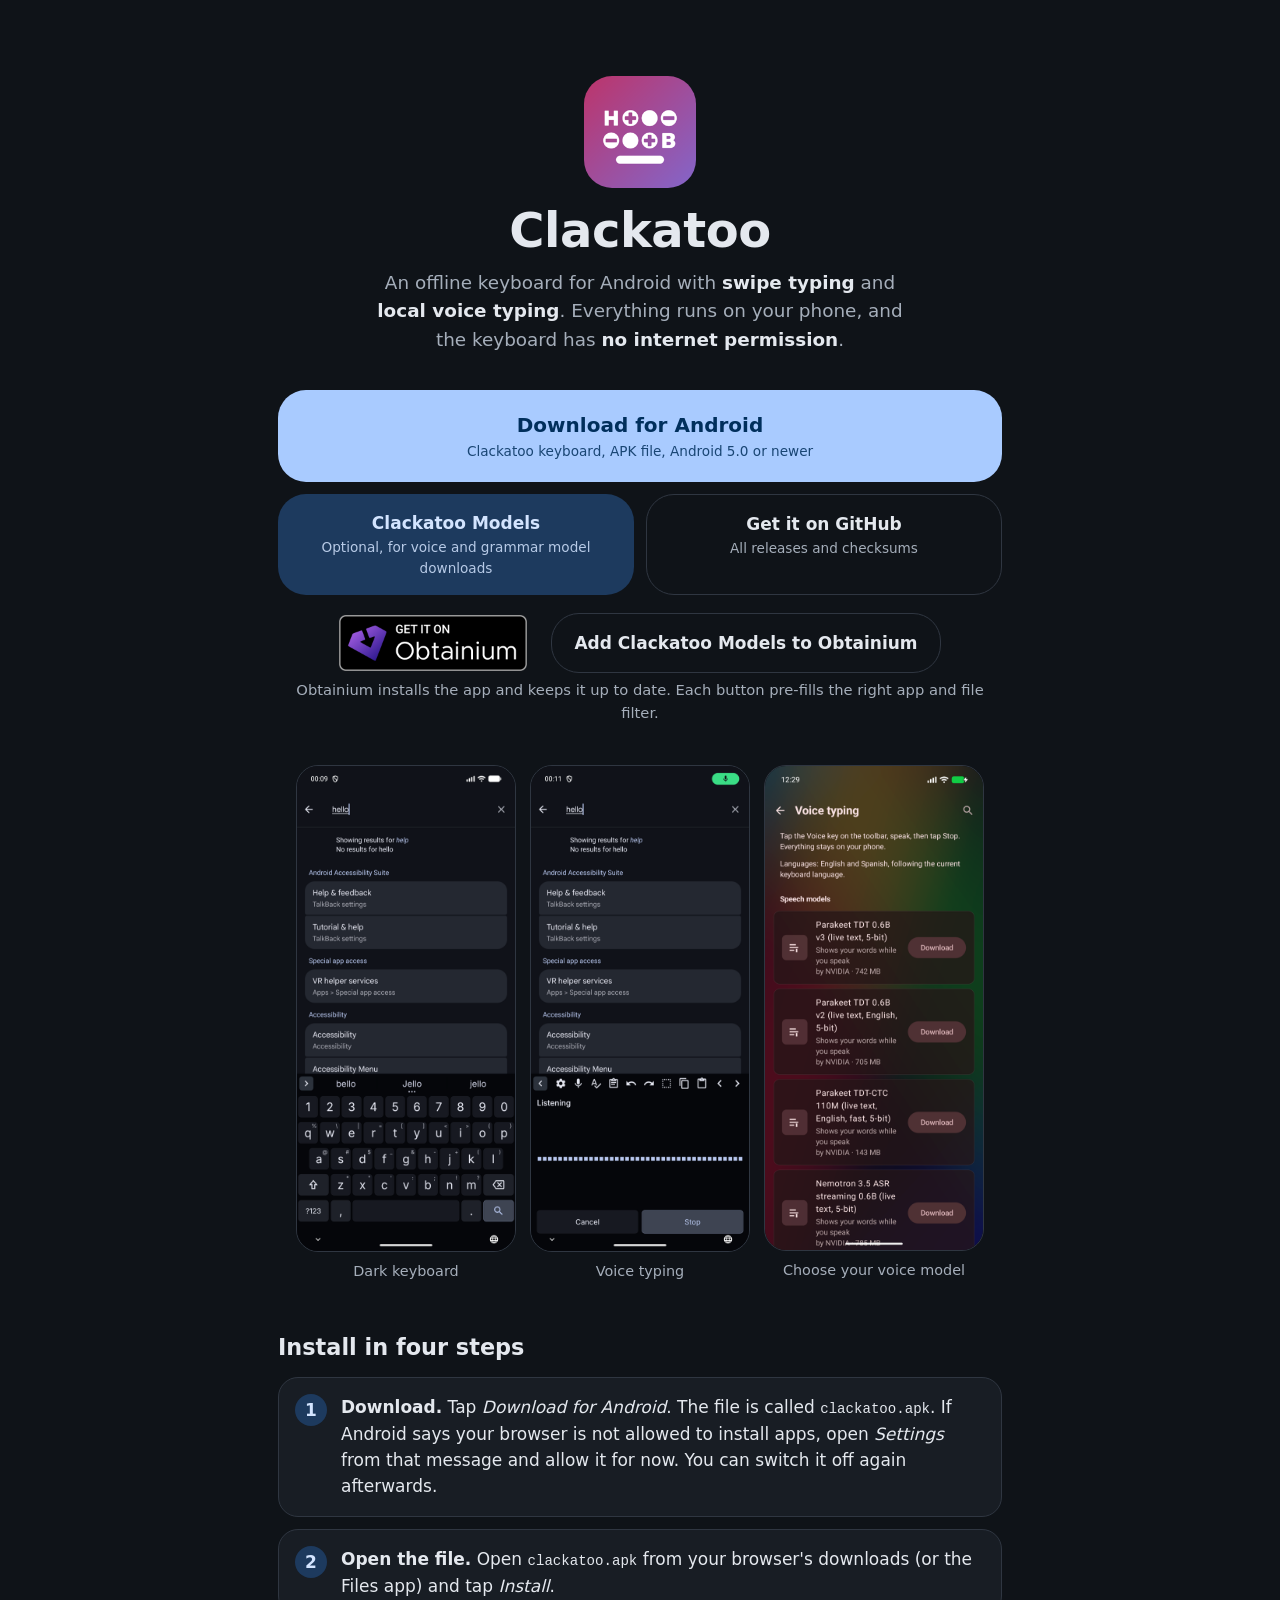
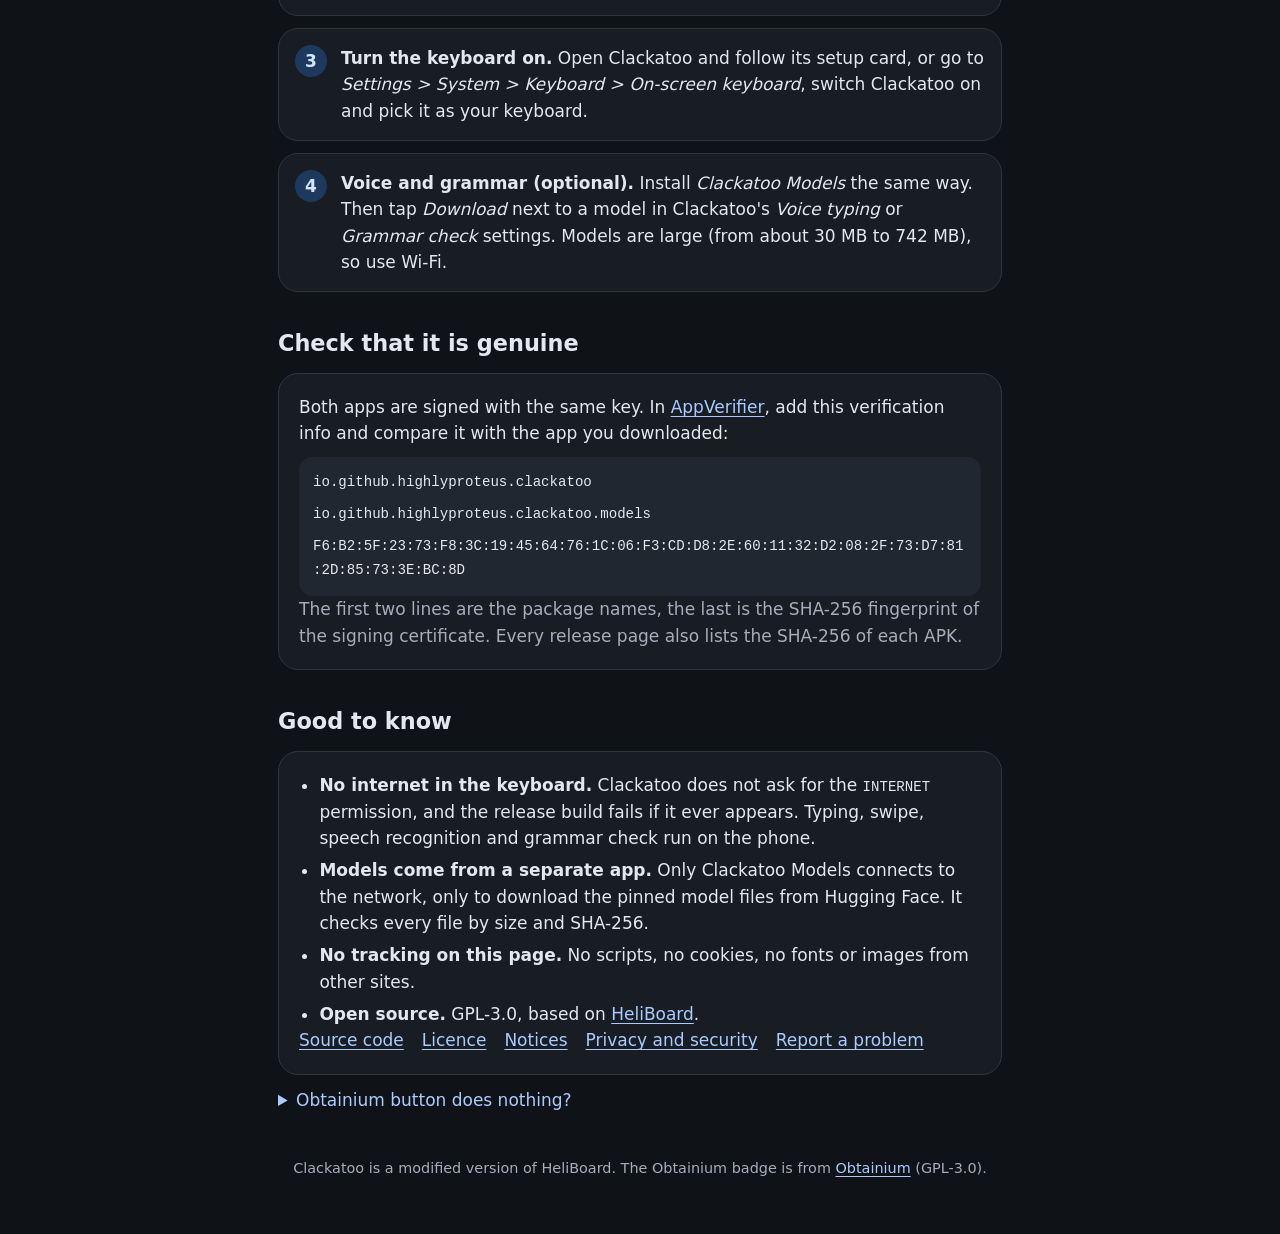
==== site/index.html @ a662826c "Download page on GitHub Pages and stable download links Release workflow also uploads clackatoo.apk " ====
<!doctype html>
<html lang="en">
<head>
<meta charset="utf-8">
<meta name="viewport" content="width=device-width, initial-scale=1">
<meta http-equiv="Content-Security-Policy" content="default-src 'none'; img-src 'self'; style-src 'self'; base-uri 'none'; form-action 'none'">
<meta name="color-scheme" content="dark">
<meta name="theme-color" content="#0f1318">
<meta name="referrer" content="no-referrer">
<title>Clackatoo: offline Android keyboard with swipe and voice typing</title>
<meta name="description" content="Clackatoo is a free, open-source Android keyboard with swipe typing, voice typing and a grammar check that all run on your phone. The keyboard has no internet permission.">
<link rel="icon" type="image/png" href="favicon.png">
<link rel="apple-touch-icon" href="assets/icon.png">
<link rel="stylesheet" href="style.css">
</head>
<body>
<main>
  <header class="hero">
    <img src="assets/icon.png" width="112" height="112" alt="Clackatoo app icon">
    <h1>Clackatoo</h1>
    <p class="pitch">An offline keyboard for Android with <strong>swipe typing</strong> and <strong>local voice typing</strong>.
      Everything runs on your phone, and the keyboard has <strong>no internet permission</strong>.</p>
  </header>

  <div class="actions">
    <a class="btn btn-primary" href="https://github.com/highlyproteus/clackatoo/releases/latest/download/clackatoo.apk">Download for Android<small>Clackatoo keyboard, APK file, Android 5.0 or newer</small></a>
    <a class="btn btn-tonal" href="https://github.com/highlyproteus/clackatoo/releases/latest/download/clackatoo-models.apk">Clackatoo Models<small>Optional, for voice and grammar model downloads</small></a>
    <a class="btn btn-outline" href="https://github.com/highlyproteus/clackatoo/releases/latest">Get it on GitHub<small>All releases and checksums</small></a>
  </div>

  <div class="row">
    <a class="badge-link" href="https://apps.obtainium.imranr.dev/redirect?r=obtainium://app/%7B%22id%22%3A%22io.github.highlyproteus.clackatoo%22%2C%22url%22%3A%22https%3A%2F%2Fgithub.com%2Fhighlyproteus%2Fclackatoo%22%2C%22author%22%3A%22highlyproteus%22%2C%22name%22%3A%22Clackatoo%22%2C%22preferredApkIndex%22%3A0%2C%22additionalSettings%22%3A%22%7B%5C%22apkFilterRegEx%5C%22%3A%5C%22%5Eclackatoo-%5B0-9%5D.*%5C%5C%5C%5C.apk%24%5C%22%7D%22%2C%22overrideSource%22%3Anull%7D" aria-label="Add Clackatoo to Obtainium"><img src="assets/badge_obtainium.png" width="188" height="56" alt="Get it on Obtainium"></a>
    <a class="btn btn-outline" href="https://apps.obtainium.imranr.dev/redirect?r=obtainium://app/%7B%22id%22%3A%22io.github.highlyproteus.clackatoo.models%22%2C%22url%22%3A%22https%3A%2F%2Fgithub.com%2Fhighlyproteus%2Fclackatoo%22%2C%22author%22%3A%22highlyproteus%22%2C%22name%22%3A%22Clackatoo%20Models%22%2C%22preferredApkIndex%22%3A0%2C%22additionalSettings%22%3A%22%7B%5C%22apkFilterRegEx%5C%22%3A%5C%22%5Eclackatoo-models-.*%5C%5C%5C%5C.apk%24%5C%22%7D%22%2C%22overrideSource%22%3Anull%7D">Add Clackatoo Models to Obtainium</a>
  </div>
  <p class="note">Obtainium installs the app and keeps it up to date. Each button pre-fills the right app and file filter.</p>

  <div class="shots" role="group" aria-label="Screenshots">
    <figure><img src="assets/keyboard.png" width="560" height="1246" alt="The keyboard in dark theme, typing in a search field" loading="lazy"><figcaption>Dark keyboard</figcaption></figure>
    <figure><img src="assets/voice.png" width="560" height="1246" alt="The voice typing panel listening, with the level meter" loading="lazy"><figcaption>Voice typing</figcaption></figure>
    <figure><img src="assets/models.png" width="560" height="1246" alt="Settings for voice typing listing the speech models" loading="lazy"><figcaption>Choose your voice model</figcaption></figure>
  </div>

  <section id="install">
    <h2>Install in four steps</h2>
    <ol class="steps">
      <li><b>Download.</b> Tap <i>Download for Android</i>. The file is called <code>clackatoo.apk</code>. If Android says your browser is not allowed to install apps, open <i>Settings</i> from that message and allow it for now. You can switch it off again afterwards.</li>
      <li><b>Open the file.</b> Open <code>clackatoo.apk</code> from your browser's downloads (or the Files app) and tap <i>Install</i>.</li>
      <li><b>Turn the keyboard on.</b> Open Clackatoo and follow its setup card, or go to <i>Settings &gt; System &gt; Keyboard &gt; On-screen keyboard</i>, switch Clackatoo on and pick it as your keyboard.</li>
      <li><b>Voice and grammar (optional).</b> Install <i>Clackatoo Models</i> the same way. Then tap <i>Download</i> next to a model in Clackatoo's <i>Voice typing</i> or <i>Grammar check</i> settings. Models are large (from about 30 MB to 742 MB), so use Wi-Fi.</li>
    </ol>
  </section>

  <section id="verify">
    <h2>Check that it is genuine</h2>
    <div class="card">
      <p>Both apps are signed with the same key. In <a href="https://github.com/soupslurpr/AppVerifier">AppVerifier</a>, add this verification info and compare it with the app you downloaded:</p>
      <div class="verify mono">
        <span>io.github.highlyproteus.clackatoo</span>
        <span>io.github.highlyproteus.clackatoo.models</span>
        <span>F6:B2:5F:23:73:F8:3C:19:45:64:76:1C:06:F3:CD:D8:2E:60:11:32:D2:08:2F:73:D7:81:2D:85:73:3E:BC:8D</span>
      </div>
      <p class="muted" style="margin-top:10px">The first two lines are the package names, the last is the SHA-256 fingerprint of the signing certificate. Every release page also lists the SHA-256 of each APK.</p>
    </div>
  </section>

  <section id="facts">
    <h2>Good to know</h2>
    <div class="card">
      <ul class="facts">
        <li><b>No internet in the keyboard.</b> Clackatoo does not ask for the <code>INTERNET</code> permission, and the release build fails if it ever appears. Typing, swipe, speech recognition and grammar check run on the phone.</li>
        <li><b>Models come from a separate app.</b> Only Clackatoo Models connects to the network, only to download the pinned model files from Hugging Face. It checks every file by size and SHA-256.</li>
        <li><b>No tracking on this page.</b> No scripts, no cookies, no fonts or images from other sites.</li>
        <li><b>Open source.</b> GPL-3.0, based on <a href="https://github.com/HeliBorg/HeliBoard">HeliBoard</a>.</li>
      </ul>
      <p class="links" style="margin-top:14px">
        <a href="https://github.com/highlyproteus/clackatoo">Source code</a>
        <a href="https://github.com/highlyproteus/clackatoo/blob/main/LICENSE">Licence</a>
        <a href="https://github.com/highlyproteus/clackatoo/blob/main/NOTICE">Notices</a>
        <a href="https://github.com/highlyproteus/clackatoo#privacy-and-security">Privacy and security</a>
        <a href="https://github.com/highlyproteus/clackatoo/issues">Report a problem</a>
      </p>
    </div>
    <details>
      <summary>Obtainium button does nothing?</summary>
      <p>The buttons above go through Obtainium's own redirect page, which opens the app if it is installed and otherwise offers to get it. If your browser blocks that, open these links directly (they need Obtainium installed): <a href="obtainium://app/%7B%22id%22%3A%22io.github.highlyproteus.clackatoo%22%2C%22url%22%3A%22https%3A%2F%2Fgithub.com%2Fhighlyproteus%2Fclackatoo%22%2C%22author%22%3A%22highlyproteus%22%2C%22name%22%3A%22Clackatoo%22%2C%22preferredApkIndex%22%3A0%2C%22additionalSettings%22%3A%22%7B%5C%22apkFilterRegEx%5C%22%3A%5C%22%5Eclackatoo-%5B0-9%5D.*%5C%5C%5C%5C.apk%24%5C%22%7D%22%2C%22overrideSource%22%3Anull%7D">Clackatoo</a> and <a href="obtainium://app/%7B%22id%22%3A%22io.github.highlyproteus.clackatoo.models%22%2C%22url%22%3A%22https%3A%2F%2Fgithub.com%2Fhighlyproteus%2Fclackatoo%22%2C%22author%22%3A%22highlyproteus%22%2C%22name%22%3A%22Clackatoo%20Models%22%2C%22preferredApkIndex%22%3A0%2C%22additionalSettings%22%3A%22%7B%5C%22apkFilterRegEx%5C%22%3A%5C%22%5Eclackatoo-models-.*%5C%5C%5C%5C.apk%24%5C%22%7D%22%2C%22overrideSource%22%3Anull%7D">Clackatoo Models</a>. In Obtainium you can also add <code>https://github.com/highlyproteus/clackatoo</code> by hand, once per app, with the filter <code>^clackatoo-[0-9].*\.apk$</code> for the keyboard and <code>^clackatoo-models-.*\.apk$</code> for Clackatoo Models.</p>
    </details>
  </section>

  <footer>Clackatoo is a modified version of HeliBoard. The Obtainium badge is from <a href="https://github.com/ImranR98/Obtainium">Obtainium</a> (GPL-3.0).</footer>
</main>
</body>
</html>
---- site/style.css ----
/* Clackatoo download page. Self-hosted, no fonts or scripts from elsewhere; system font stack. */
:root {
  color-scheme: dark;
  --bg: #0f1318;
  --surface: #181d24;
  --surface-2: #212730;
  --line: #2f3641;
  --text: #e4e8ee;
  --muted: #a5aeba;
  --primary: #a9cbff;
  --on-primary: #002f5c;
  --primary-container: #1d3a5e;
  --on-primary-container: #d3e4ff;
  --radius: 20px;
}
* { box-sizing: border-box; }
html { -webkit-text-size-adjust: 100%; text-size-adjust: 100%; }
body {
  margin: 0;
  background: var(--bg);
  color: var(--text);
  font: 17px/1.55 system-ui, -apple-system, "Segoe UI", Roboto, "Helvetica Neue", Arial, sans-serif;
}
a { color: var(--primary); text-underline-offset: 3px; }
a:focus-visible, .btn:focus-visible, summary:focus-visible { outline: 3px solid var(--primary); outline-offset: 3px; }
main { max-width: 760px; margin: 0 auto; padding: 24px 18px 56px; }

.hero { text-align: center; padding: 28px 0 8px; }
.hero img { width: 112px; height: 112px; border-radius: 28px; display: block; margin: 0 auto 16px; }
h1 { font-size: 2.4rem; line-height: 1.1; margin: 0 0 12px; letter-spacing: -0.01em; }
.pitch { margin: 0 auto; max-width: 30em; font-size: 1.15rem; color: var(--muted); }
.pitch strong { color: var(--text); font-weight: 600; }

.actions { display: grid; gap: 12px; margin: 28px 0 8px; }
.btn {
  display: block; text-align: center; text-decoration: none; font-weight: 600;
  border-radius: 28px; padding: 16px 22px; min-height: 56px;
  transition: background-color .15s;
}
.btn-primary { background: var(--primary); color: var(--on-primary); font-size: 1.25rem; padding: 20px 24px; }
.btn-primary:hover { background: #c2dbff; }
.btn small { display: block; font-weight: 400; font-size: .85rem; opacity: .85; }
.btn-tonal { background: var(--primary-container); color: var(--on-primary-container); }
.btn-tonal:hover { background: #26486f; }
.btn-outline { border: 1px solid var(--line); color: var(--text); background: transparent; }
.btn-outline:hover { background: var(--surface); }
.row { margin-top: 18px; display: grid; gap: 12px; align-items: center; justify-items: center; }
.badge-link { display: inline-block; line-height: 0; border-radius: 12px; }
.badge-link img { height: 56px; width: auto; }
.note { text-align: center; color: var(--muted); font-size: .92rem; margin: 6px 0 0; }

.shots {
  display: flex; gap: 14px; overflow-x: auto; scroll-snap-type: x mandatory;
  margin: 36px -18px 8px; padding: 4px 18px 14px; -webkit-overflow-scrolling: touch;
}
.shots figure { margin: 0; flex: 0 0 min(62vw, 250px); scroll-snap-align: center; }
.shots img { width: 100%; height: auto; display: block; border-radius: 22px; border: 1px solid var(--line); background: var(--surface); }
.shots figcaption { text-align: center; color: var(--muted); font-size: .9rem; margin-top: 8px; }

section { margin-top: 34px; }
h2 { font-size: 1.4rem; margin: 0 0 12px; }
.card { background: var(--surface); border-radius: var(--radius); padding: 20px; border: 1px solid var(--line); }
.card + .card { margin-top: 14px; }
.card h3 { margin: 0 0 6px; font-size: 1.05rem; }
.card p { margin: 0 0 10px; }
.card p:last-child { margin-bottom: 0; }
ol.steps { list-style: none; counter-reset: step; margin: 0; padding: 0; display: grid; gap: 12px; }
ol.steps li { counter-increment: step; position: relative; background: var(--surface); border: 1px solid var(--line); border-radius: var(--radius); padding: 16px 16px 16px 62px; }
ol.steps li::before {
  content: counter(step); position: absolute; left: 16px; top: 16px; width: 32px; height: 32px; border-radius: 50%;
  background: var(--primary-container); color: var(--on-primary-container); font-weight: 700; display: grid; place-items: center;
}
ol.steps b { color: var(--text); }
.muted { color: var(--muted); }
.btn-outline small { color: var(--muted); opacity: 1; }
ul.facts { margin: 0; padding-left: 1.2em; display: grid; gap: 6px; }

code, .mono { font-family: ui-monospace, SFMono-Regular, Menlo, Consolas, monospace; font-size: .88rem; }
.verify { background: var(--surface-2); border-radius: 14px; padding: 14px; overflow-wrap: anywhere; line-height: 1.7; user-select: all; -webkit-user-select: all; }
.verify span { display: block; }
.verify span + span { margin-top: 8px; }
details { margin-top: 12px; }
summary { cursor: pointer; color: var(--primary); }
details p { margin: 10px 0 0; }
.links { display: flex; flex-wrap: wrap; gap: 8px 18px; }
footer { margin-top: 44px; color: var(--muted); font-size: .9rem; text-align: center; }

@media (min-width: 640px) {
  main { padding-top: 48px; }
  h1 { font-size: 3rem; }
  .actions { grid-template-columns: 1fr 1fr; }
  .actions .btn-primary { grid-column: 1 / -1; }
  .shots { margin-left: 0; margin-right: 0; padding-left: 0; padding-right: 0; justify-content: center; overflow-x: visible; }
  .shots figure { flex-basis: 220px; }
  .row { grid-template-columns: auto auto; justify-content: center; gap: 24px; }
}
@media (prefers-reduced-motion: reduce) { .btn { transition: none; } }
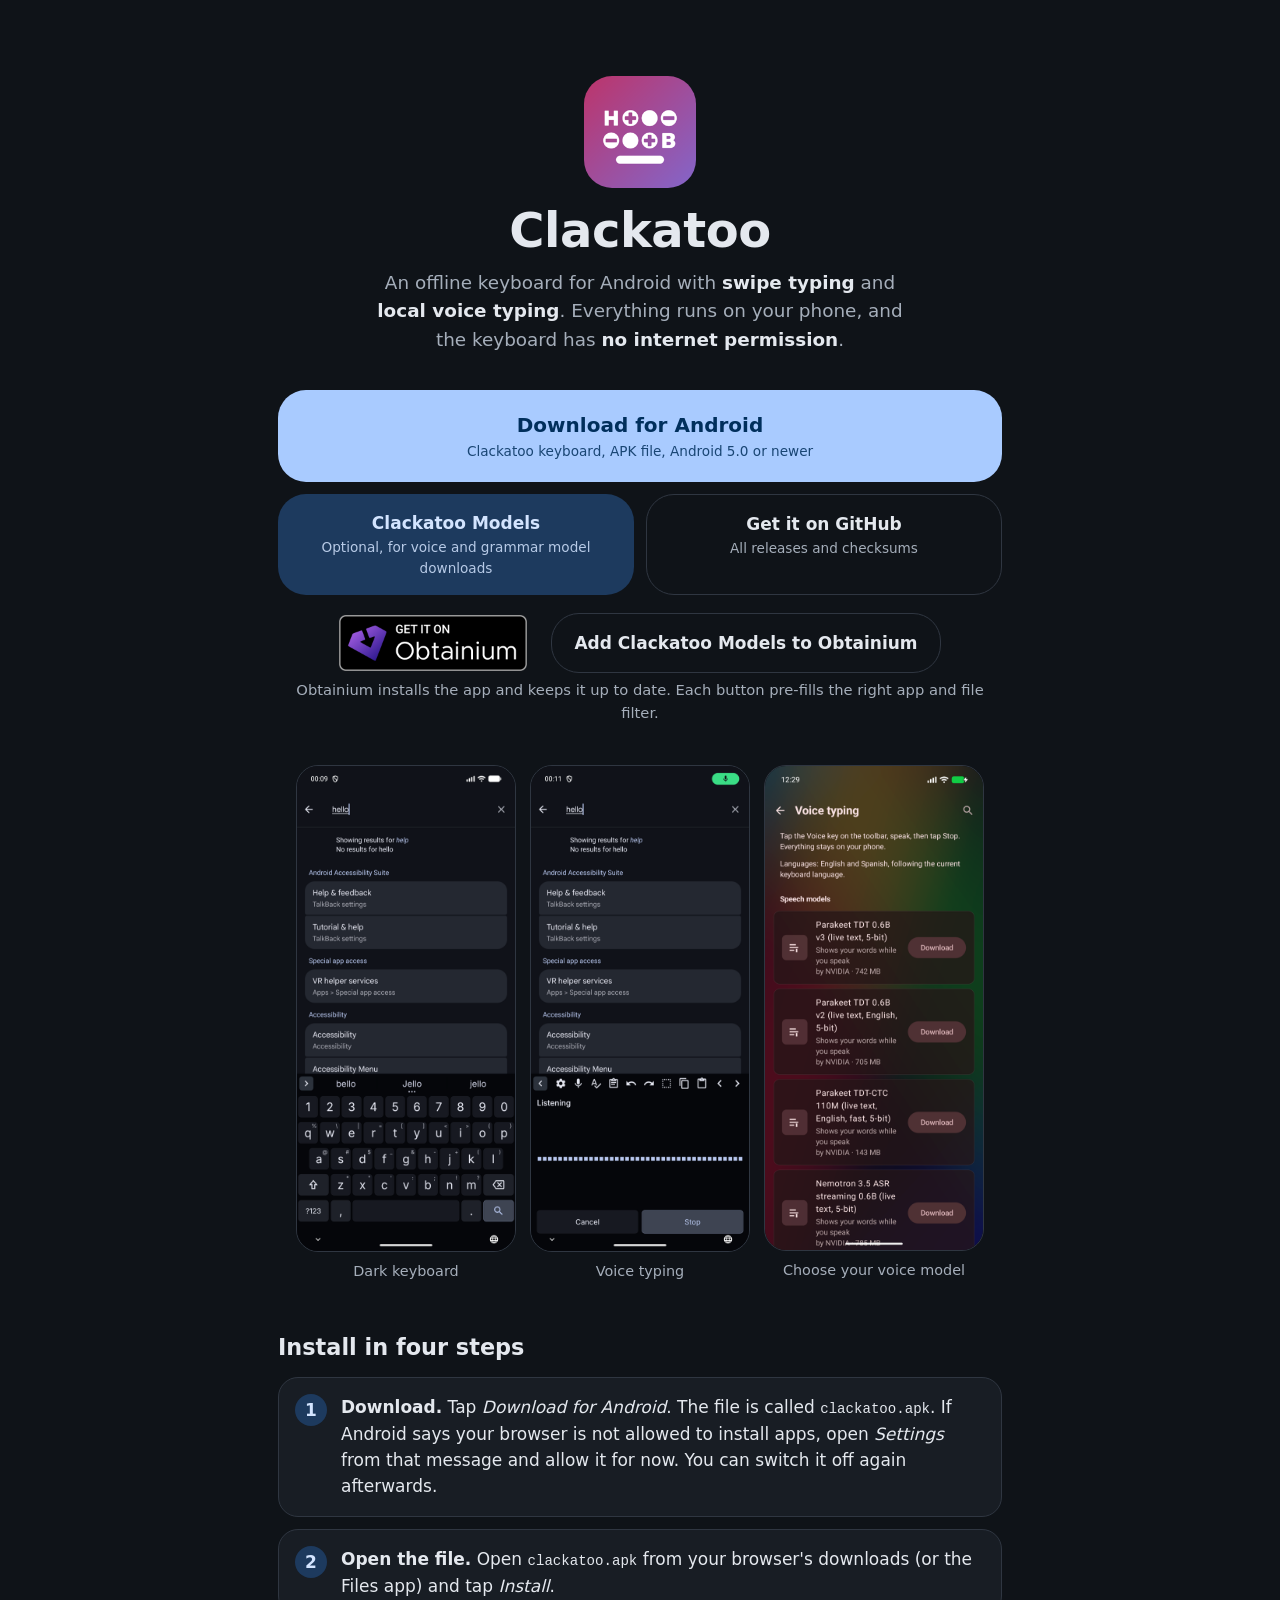
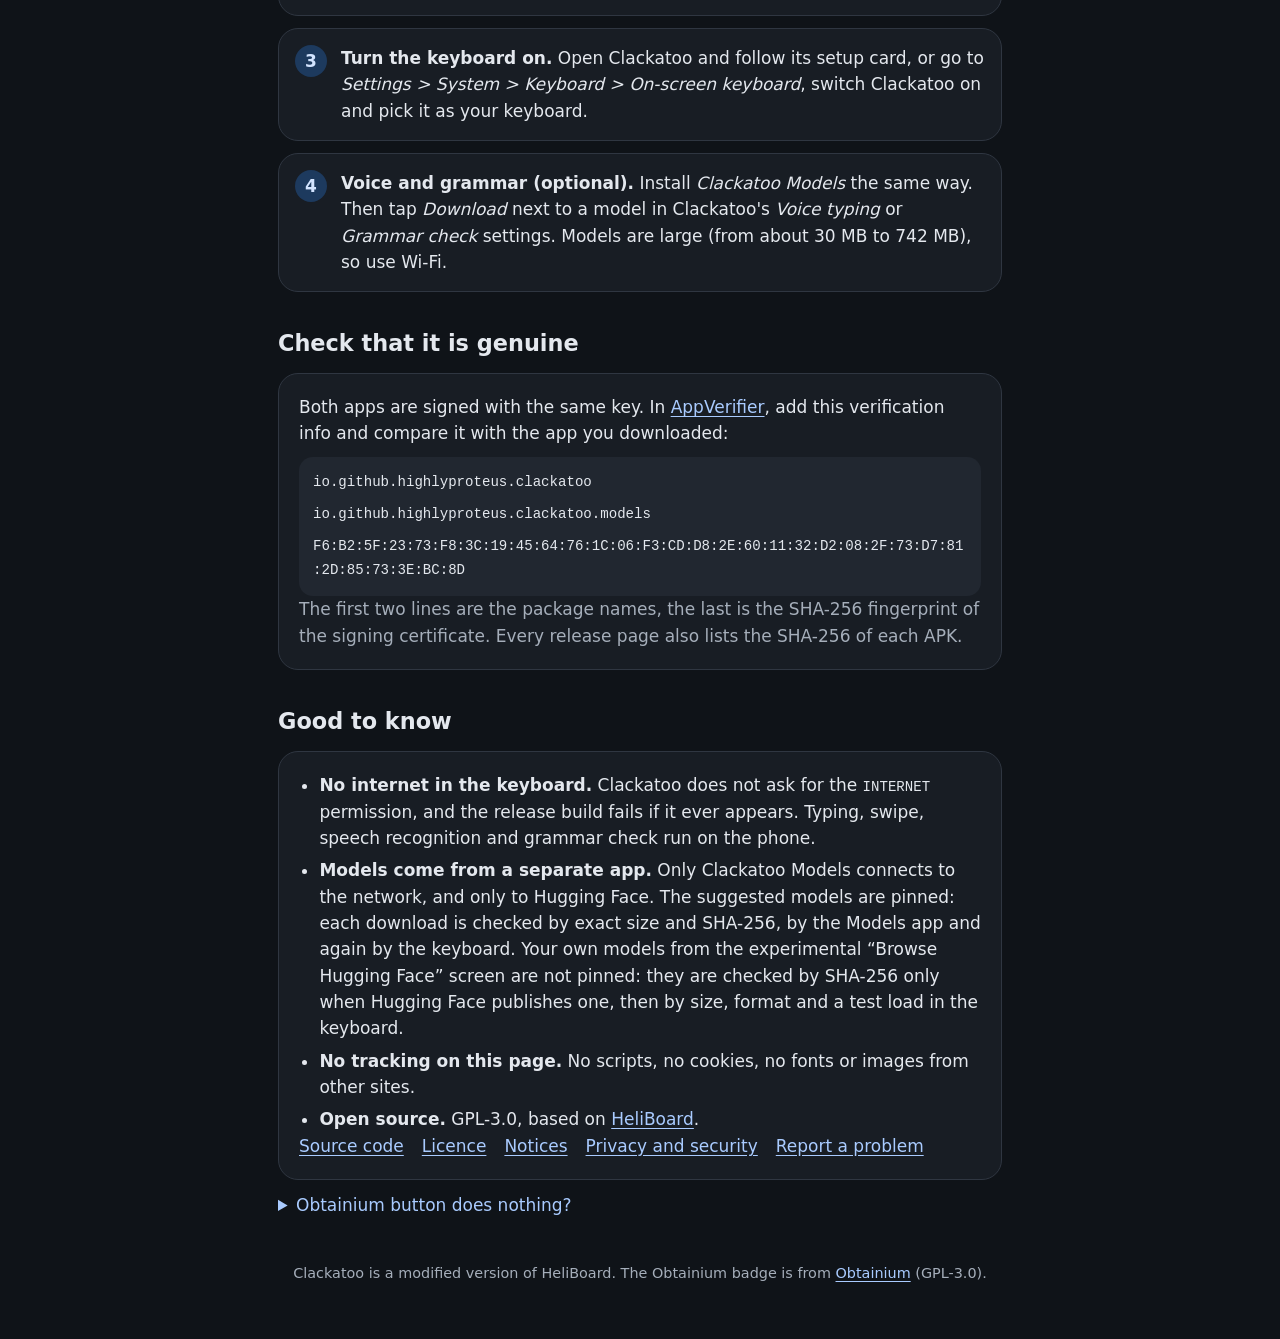
==== commit fe0565f2: "Download page and README: catalog models are pinned by size and SHA-256; experimental custom downloa" ====
--- a/site/index.html
+++ b/site/index.html
@@ -68,7 +68,7 @@
     <div class="card">
       <ul class="facts">
         <li><b>No internet in the keyboard.</b> Clackatoo does not ask for the <code>INTERNET</code> permission, and the release build fails if it ever appears. Typing, swipe, speech recognition and grammar check run on the phone.</li>
-        <li><b>Models come from a separate app.</b> Only Clackatoo Models connects to the network, only to download the pinned model files from Hugging Face. It checks every file by size and SHA-256.</li>
+        <li><b>Models come from a separate app.</b> Only Clackatoo Models connects to the network, and only to Hugging Face. The suggested models are pinned: each download is checked by exact size and SHA-256, by the Models app and again by the keyboard. Your own models from the experimental “Browse Hugging Face” screen are not pinned: they are checked by SHA-256 only when Hugging Face publishes one, then by size, format and a test load in the keyboard.</li>
         <li><b>No tracking on this page.</b> No scripts, no cookies, no fonts or images from other sites.</li>
         <li><b>Open source.</b> GPL-3.0, based on <a href="https://github.com/HeliBorg/HeliBoard">HeliBoard</a>.</li>
       </ul>
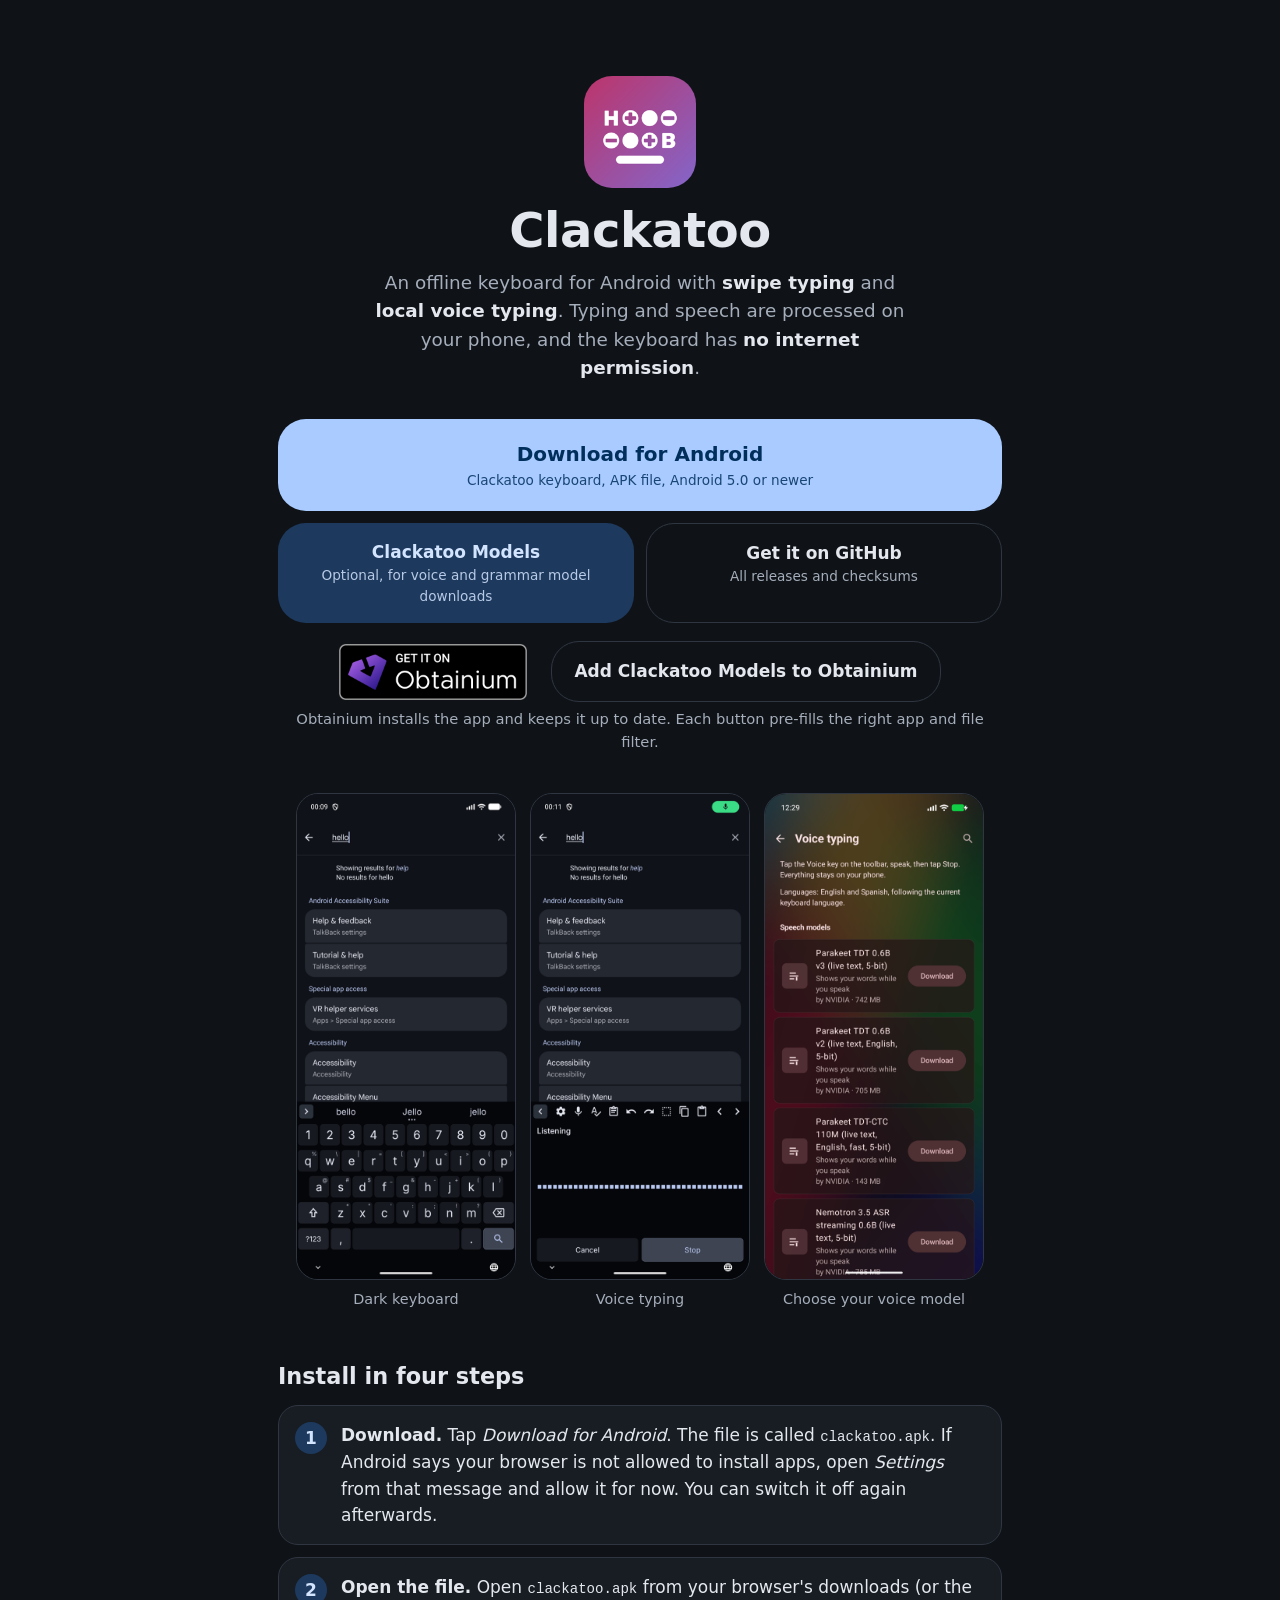
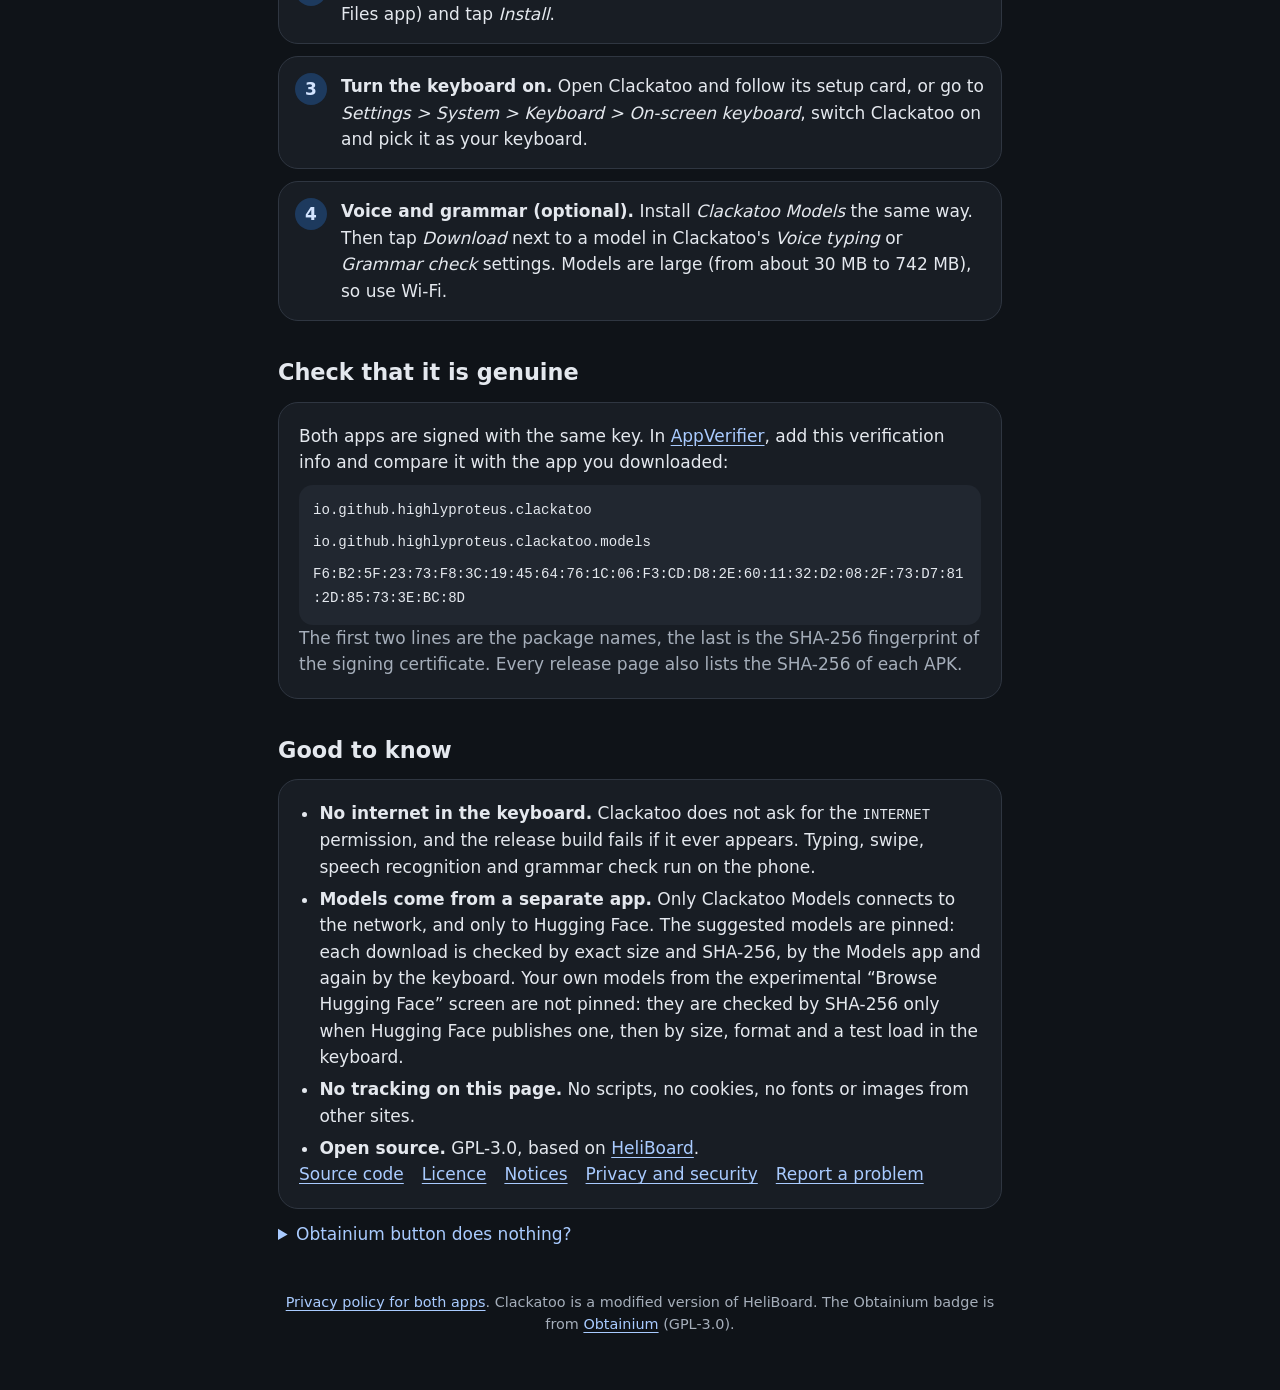
==== commit f87fddf8: "Publish privacy policy for keyboard and Models companion" ====
--- a/site/index.html
+++ b/site/index.html
@@ -19,7 +19,7 @@
     <img src="assets/icon.png" width="112" height="112" alt="Clackatoo app icon">
     <h1>Clackatoo</h1>
     <p class="pitch">An offline keyboard for Android with <strong>swipe typing</strong> and <strong>local voice typing</strong>.
-      Everything runs on your phone, and the keyboard has <strong>no internet permission</strong>.</p>
+      Typing and speech are processed on your phone, and the keyboard has <strong>no internet permission</strong>.</p>
   </header>
 
   <div class="actions">
@@ -86,7 +86,7 @@
     </details>
   </section>
 
-  <footer>Clackatoo is a modified version of HeliBoard. The Obtainium badge is from <a href="https://github.com/ImranR98/Obtainium">Obtainium</a> (GPL-3.0).</footer>
+  <footer><a href="privacy.html">Privacy policy for both apps</a>. Clackatoo is a modified version of HeliBoard. The Obtainium badge is from <a href="https://github.com/ImranR98/Obtainium">Obtainium</a> (GPL-3.0).</footer>
 </main>
 </body>
 </html>
